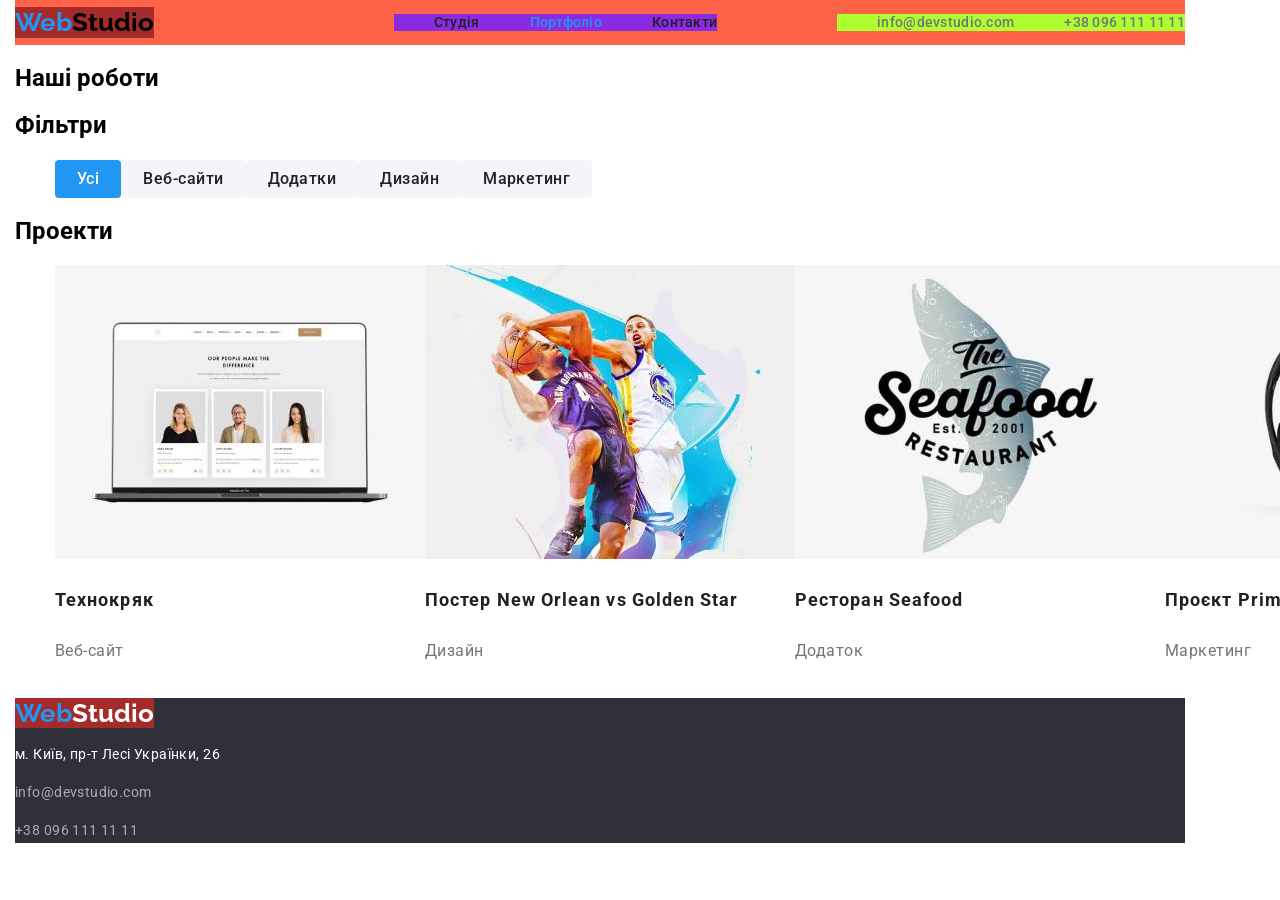
==== portfolio.html @ b052df11 "Начало работы с block / flex (вечер 26.11.2024)" ====
<!DOCTYPE html>
<html lang="uk">
  <head>
    <meta charset="UTF-8" />

    <!-- Краткое описание содержания помогает поисковым системам лучше проиндексировать страницу -->
    <meta name="description" content="Дизайн та розробка сайтів - Портфоліо" />

    <meta name="viewport" content="width=device-width, initial-scale=1.0" />

    <!-- Заголовок страницы, который отображается во вкладке браузера -->
    <!-- Текст заголовка содержит краткое описание содержимого веб-страницы -->
    <title>Portfolio</title>

    <!-- Подключение шрифтов -->
    <link rel="preconnect" href="https://fonts.googleapis.com" />
    <link rel="preconnect" href="https://fonts.gstatic.com" crossorigin />
    <link
      href="https://fonts.googleapis.com/css2?family=Raleway:wght@700&family=Roboto:wght@400;500;700;900&display=swap"
      rel="stylesheet"
    />

    <!-- подключается нормализатор стилей для всех браузеров - перед подключением остальных стилей -->
    <link
      rel="stylesheet"
      href="https://cdnjs.cloudflare.com/ajax/libs/modern-normalize/1.0.0/modern-normalize.min.css"
    />

    <!-- Подключение внешнего файла со стилями -->
    <link rel="stylesheet" href="./css/styles.css" />
  </head>
  <body class="page">
    <!-- Заголовок -->
    <header class="page-header">
      <!-- Навигация - это ссылки на другие странички -->

        <!-- Ссылка - На основную страничку сайта -->
        <a href="./index.html" title="Перехід на основну сторінку" class="logo link"
          ><span class="logo-blue">Web</span><span class="logo-black">Studio</span></a
        >
      <nav class="nav-site"></nav>
        <ul class="nav-site list">
          <li><a href="./index.html" class="link">Студія</a></li>
          <li><a href="./portfolio.html" class="link current">Портфоліо</a></li>
          <li><a href="" class="link">Контакти</a></li>
        </ul>
      </nav>
      <ul class="nav-adress list">
        <li>
          <a href="mailto:info@devstudio.com" title="Напиши" class="link">info@devstudio.com</a>
        </li>
        <li><a href="tel:+380961111111" title="Подзвони" class="link">+38 096 111 11 11</a></li>
      </ul>
    </header>

    <main>
      <!-- Портфолио -->
      <section class="portfolio">
        <h1 class="portfolio-title" aria-label="Наші роботи">Наші роботи</h1>

        <!-- Filters (Фильтры) -->
        <h2 class="filter-title" aria-label="Фільтри">Фільтри</h2>
        <ul class="filter-list list">
          <li class="filter-item">
            <button type="button" class="filter-button current">Усі</button>
          </li>
          <li class="filter-item">
            <button type="button" class="filter-button">Веб-сайти</button>
          </li>
          <li class="filter-item">
            <button type="button" class="filter-button">Додатки</button>
          </li>
          <li class="filter-item">
            <button type="button" class="filter-button">Дизайн</button>
          </li>
          <li class="filter-item">
            <button type="button" class="filter-button">Маркетинг</button>
          </li>
        </ul>

        <!-- Projects (Проэкты) -->
        <h2 class="project-title" aria-label="Проекти">Проекти</h2>
        <ul class="project-list list">
          <li class="project-item">
            <a href="" class="link">
              <img
                src="./images/project-1.jpg"
                alt="Фото Веб-сайт Технокряк"
                width="370"
                height="294"
                class="project-photo"
              />
              <h3 class="project-name">Технокряк</h3>
              <p class="project-type">Веб-сайт</p>
            </a>
          </li>
          <li class="project-item">
            <a href="" class="link">
              <img
                src="./images/project-2.jpg"
                alt="Фото Постер New Orlean vs Golden Star"
                width="370"
                height="294"
                class="project-photo"
              />
              <h3 class="project-name">Постер New Orlean vs Golden Star</h3>
              <p class="project-type">Дизайн</p>
            </a>
          </li>
          <li class="project-item">
            <a href="" class="link">
              <img
                src="./images/project-3.jpg"
                alt="Фото Додаток Ресторан Seafood"
                width="370"
                height="294"
                class="project-photo"
              />
              <h3 class="project-name">Ресторан Seafood</h3>
              <p class="project-type">Додаток</p>
            </a>
          </li>
          <li class="project-item">
            <a href="" class="link">
              <img
                src="./images/project-4.jpg"
                alt="Фото Маркетинг Проєкт Prime"
                width="370"
                height="294"
                class="project-photo"
              />
              <h3 class="project-name">Проєкт Prime</h3>
              <p class="project-type">Маркетинг</p>
            </a>
          </li>
          <li class="project-item">
            <a href="" class="link">
              <img
                src="./images/project-5.jpg"
                alt="Фото Додаток Проєкт Boxes"
                width="370"
                height="294"
                class="project-photo"
              />
              <h3 class="project-name">Проєкт Boxes</h3>
              <p class="project-type">Додаток</p>
            </a>
          </li>
          <li class="project-item">
            <a href="" class="link">
              <img
                src="./images/project-6.jpg"
                alt="Фото Веб-сайт Inspiration has no Borders"
                width="370"
                height="294"
                class="project-photo"
              />
              <h3 class="project-name">Inspiration has no Borders</h3>
              <p class="project-type">Веб-сайт</p>
            </a>
          </li>
          <li class="project-item">
            <a href="" class="link">
              <img
                src="./images/project-7.jpg"
                alt="Фото Дизайн Видання Limited Edition"
                width="370"
                height="294"
                class="project-photo"
              />
              <h3 class="project-name">Видання Limited Edition</h3>
              <p class="project-type">Дизайн</p>
            </a>
          </li>
          <li class="project-item">
            <a href="" class="link">
              <img
                src="./images/project-8.jpg"
                alt="Фото Маркетинг Проєкт LAB"
                width="370"
                height="294"
                class="project-photo"
              />
              <h3 class="project-name">Проєкт LAB</h3>
              <p class="project-type">Маркетинг</p>
            </a>
          </li>
          <li class="project-item">
            <a href="" class="link">
              <img
                src="./images/project-9.jpg"
                alt="Фото Додаток Growing Business"
                width="370"
                height="294"
                class="project-photo"
              />
              <h3 class="project-name">Growing Business</h3>
              <p class="project-type">Додаток</p>
            </a>
          </li>
        </ul>
      </section>
    </main>

    <!-- Футер - подвал сайта -->
    <footer>
      <a href="./index.html" title="Перехід на основну сторінку" class="logo link"
        ><span class="logo-blue">Web</span><span class="logo-white">Studio</span></a
      >
      <address>
        <p class="description">м. Київ, пр-т Лесі Українки, 26</p>
        <p>
          <a href="mailto:info@devstudio.com" title="Напиши" class="email link"
            >info@devstudio.com</a
          >
        </p>
        <p><a href="tel:+380961111111" title="Подзвони" class="tel link">+38 096 111 11 11</a></p>
      </address>
    </footer>
  </body>
</html>
---- css/styles.css ----
/* :root - специфичный аналог селектора <html> в CSS*/
/* Указываются */
/* CSS-переменные (кастомные свойства) */
:root {
  /* #757575 - p, header - a(email) и a(tel) - не активные */
  --main-text-color: #757575;
  /* #212121 - h2, h3, a(nav in header) - не активный*/
  --second-text-color: #212121;
  /* #2196F3 - logo, a(nav):hover, button(background)*/
  --acsent-color: #2196f3;
  /* #FFFFFF - background-page, h1, button(text), footer - logo, adress (почтовый адрес) */
  --main-white-color: #ffffff;
  /* #2F303A - background-hero, background-footer */
  --background-grey-color: #2f303a;
  /* #F5F4FA - background-section-team */
  --background-section-color: #f5f4fa;
  /* #000000 - logo(header)*/
  --main-black-color: #000000;
  /* rgba(255,255,255,0.6) - adress (tel,email) */
  --text-footer-tel-color: rgba(255, 255, 255, 0.6);
  /* #ECECEC - обводка-header + line в index.html (между header и main)*/
  --stroke-index-color: #ececec;
  /* #EEEEEE - обводка карточки в portfolio.html */
  --stroke-portfolio-color: #eeeeee;
}

/* Палитра основных цветов */
/* #757575 - p, a(email) и a(tel) - не активные */
/* #212121 - h2, h3, a(nav in header) - не активный*/
/* #2196F3 - logo, a(nav):hover, button(background)*/
/* #FFFFFF - background-page, h1, button(text), footer - logo, adress (почтовый адрес) */
/* #2F303A - background-hero, background-footer */
/* #F5F4FA - background-section-team */
/* #000000 - logo(header)*/
/* rgba(255,255,255,0.6) - adress (tel,email) */
/* #ECECEC - обводка-header + line в index.html (между header и main)*/
/* #EEEEEE - обводка карточки в portfolio.html */

/* Шрифты */

.roboto-regular {
  font-family: 'Roboto', sans-serif;
  font-weight: 400;
  font-style: normal;
}

.roboto-medium {
  font-family: 'Roboto', sans-serif;
  font-weight: 500;
  font-style: normal;
}

.roboto-bold {
  font-family: 'Roboto', sans-serif;
  font-weight: 700;
  font-style: normal;
}

.roboto-black {
  font-family: 'Roboto', sans-serif;
  font-weight: 900;
  font-style: normal;
}

.raleway {
  font-family: 'Raleway', sans-serif;
  font-optical-sizing: auto;
  font-weight: 700;
  font-style: normal;
}

/* Задание всем элементам свойства box-sizing: border-box; */
html {
  box-sizing: border-box;
}

/* Наследование свойств для элемента от ближайшего предка */
*,
*::before,
*::after {
  box-sizing: inherit;
}

/* Тело сайта */
body {
  /* Обнуление внешних отступов для тела сайта */
  margin: 0px;
  background-color: var(--main-white-color);
  color: var(--main-text-color);
  font-family: 'Roboto', sans-serif;
  font-style: normal;
}

/* Утилиты */

/* Класс для настройки ссылок - может быть вторым классом для тегов <a>  */
.link {
  /* Убрать подчеркивание для ссылки */
  text-decoration: none;
}

/* Класс для настройки всех перечней - может быть вторым классом в тегах ul */
.list {
  /* Убрать первые точечки в неупорядоченном списке */
  list-style: none;
}

.page {
  width: 1200px;
  padding-top: 0px;
  padding-right: 15px;
  padding-bottom: 0px;
  padding-left: 15px;
}
/* Верхняя строка - header */
.page-header {
  display: flex;
  flex-direction: row;
  align-items: center;
  justify-content: space-between;
  background-color: tomato;
}

/* Логотип - общие свойства */
.logo {
  font-family: 'Raleway', sans-serif;
  font-optical-sizing: auto;
  font-weight: 700;
  font-style: normal;
  font-size: 26px;
  line-height: 1.2;
  letter-spacing: 3%;

  background-color: brown;
}
/* Логотип - синяя часть текста */
.logo-blue {
  color: var(--acsent-color);
}
/* Логотип - черная часть текста - в header */
.logo-black {
  color: var(--main-black-color);
}
/* Логотип - белая часть текста - в footer */
.logo-white {
  color: var(--main-white-color);
}

/* Стилизация header */
/* Стилизация меню .nav-site */
.nav-site {
  display: flex;
  flex-direction: row;
  gap: 50px;

  font-weight: 500;
  font-size: 14px;
  line-height: 1.2;
  letter-spacing: 0.02em;

  background-color: blueviolet;
}

.nav-site .link {
  color: var(--second-text-color);
}
/* При наведении мышки или при получении фокуса */
.nav-site .link:hover,
.nav-site .link:focus {
  color: var(--acsent-color);
}

/* Правило - другой цвет ссылки , если ссылка указывает на текущую страницу */
/* Обязательно .link.current БЕЗ ПРОБЕЛА, тогда применяется class="link current" */
.nav-site .link.current {
  color: var(--acsent-color);
}

/* Стилизация меню .nav-adress */
.nav-adress {
  display: flex;
  flex-direction: row;
  gap: 50px;

  font-weight: 500;
  font-size: 14px;
  line-height: 1.2;
  letter-spacing: 0.02em;

  background-color: greenyellow;
}
.nav-adress .link {
  color: var(--main-text-color);
}
/* При наведении мышки или при получении фокуса */
.nav-adress .link:hover,
.nav-adress .link:focus {
  color: var(--acsent-color);
}

/* hero - Приветствие к кнопкой call-to-action */
.hero {
  background-color: var(--background-grey-color);
}
.hero-title {
  color: var(--main-white-color);
  font-weight: 900;
  font-size: 44px;
  line-height: 1.363;
  letter-spacing: 0.06em;
  /* Выравнивание этого текстового блока по центру */
  text-align: center;
}

.hero-button {
  color: var(--main-white-color);
  background-color: var(--acsent-color);
  /* Радиус скругления углов кнопки */
  border-radius: 4px;
  /* Обводка кнопки - отсутствует */
  border: none;
  /* Внутренние отступы от края кнопки до текста */
  padding-left: 32px;
  padding-top: 10px;
  padding-right: 32px;
  padding-bottom: 10px;
  /* Шрифт названия кнопки */
  /* Для кнопки - обязательное указание шрифта или указание унаследования (по умолчанию, заданный ранее) */
  font-family: inherit;
  font-weight: 700;
  font-size: 16px;
  line-height: 1.875; /* 30 px*/
  letter-spacing: 0.06em;
}

.hero-button:hover {
  /* Вид курсора при наведении на кнопку */
  cursor: pointer;
}

.hero-button:active {
  /* Меняется цвет фона кнопки при нажатии на кнопку */
  background-color: var(--main-black-color);
}

/* Секции  */
.section-title {
  text-align: center;
  color: var(--second-text-color);
  font-weight: 700;
  font-size: 36px;
  line-height: 1.2;
  letter-spacing: 0.03em;
}

/* Только для секции Преимущества убирает вывод на экран заголовка */
.section-title.feature {
  /* Убирает вывод элемента на экран */
  /* visibility: hidden; */
}

.feature-list {
  display: flex;
  flex-direction: row;
}

/* feature - Особливості - Преимущества */
.feature-list .title {
  color: var(--second-text-color);
  font-weight: 700;
  font-size: 14px;
  line-height: 1.2;
  letter-spacing: 0.03em;
}

.feature-list .text {
  font-weight: 400;
  font-size: 14px;
  line-height: 1.71428; /* 24px */
  letter-spacing: 0.03em;
}

/* work - Роботи */
.work-list {
  display: flex;
  flex-direction: row;
}

/* team - Команда */
.team {
  background-color: var(--background-section-color);
}

.team-list {
  display: flex;
  flex-direction: row;
}
.team-list-item .name {
  color: var(--second-text-color);
  font-weight: 500;
  font-size: 16px;
  line-height: 1.2;
  letter-spacing: 0.03em;
}
.team-list-item .type-worker {
  font-weight: 400;
  font-size: 16px;
  line-height: 1.2;
  letter-spacing: 0.03em;
}

/* Portfolio */

.portfolio-title {
  color: var(--main-black-color);
}

/* filter - Фильтры */
.filter-title {
  color: var(--main-black-color);
}

.filter-list {
  display: flex;
  flex-direction: row;
}

.filter-button {
  color: var(--second-text-color);
  background-color: var(--background-section-color);
  /* Радиус скругления углов кнопки */
  border-radius: 4px;
  /* Обводка кнопки - отсутствует */
  border: none;
  /* Внутренние отступы от края кнопки до текста */
  padding-left: 22px;
  padding-top: 6px;
  padding-right: 22px;
  padding-bottom: 6px;
  /* Шрифт */
  /* Для кнопки - обязательное указание шрифта или указание унаследования (по умолчанию, заданный ранее) */
  font-family: inherit;
  font-weight: 500;
  font-size: 16px;
  line-height: 1.625; /* 26px */
  letter-spacing: 0.03em;
}

.filter-button:hover {
  color: var(--main-white-color);
  background-color: var(--acsent-color);
  /* Вид курсора при наведении на кнопку */
  cursor: pointer;
}

.filter-button.current {
  color: var(--main-white-color);
  background-color: var(--acsent-color);
}

/* project - Проэкты */
.project-title {
  color: var(--main-black-color);
}

.project-list {
  display: flex;
  flex-direction: row;
}
.project-name {
  color: var(--second-text-color);
  /* Шрифт */
  font-weight: 700;
  font-size: 18px;
  line-height: 2; /* 36px */
  letter-spacing: 0.06em;
}
.project-type {
  color: var(--main-text-color);
  /* Шрифт */
  font-weight: 400;
  font-size: 16px;
  line-height: 1.875; /* 30px */
  letter-spacing: 0.03em;
}

/* footer */
footer {
  background-color: var(--background-grey-color);
}
/* Почтовый адрес */
address {
  font-style: normal;
  font-weight: 400;
  font-size: 14px;
  line-height: 1.71428; /* 24px */
  letter-spacing: 0.03em;
}
address .description {
  color: var(--main-white-color);
}
/* Email */
address .email {
  color: var(--text-footer-tel-color);
}
address .email:hover,
address .email:focus {
  color: var(--acsent-color);
}
/* Телефон */
address .tel {
  color: var(--text-footer-tel-color);
}
address .tel:hover,
address .tel:focus {
  color: var(--acsent-color);
}
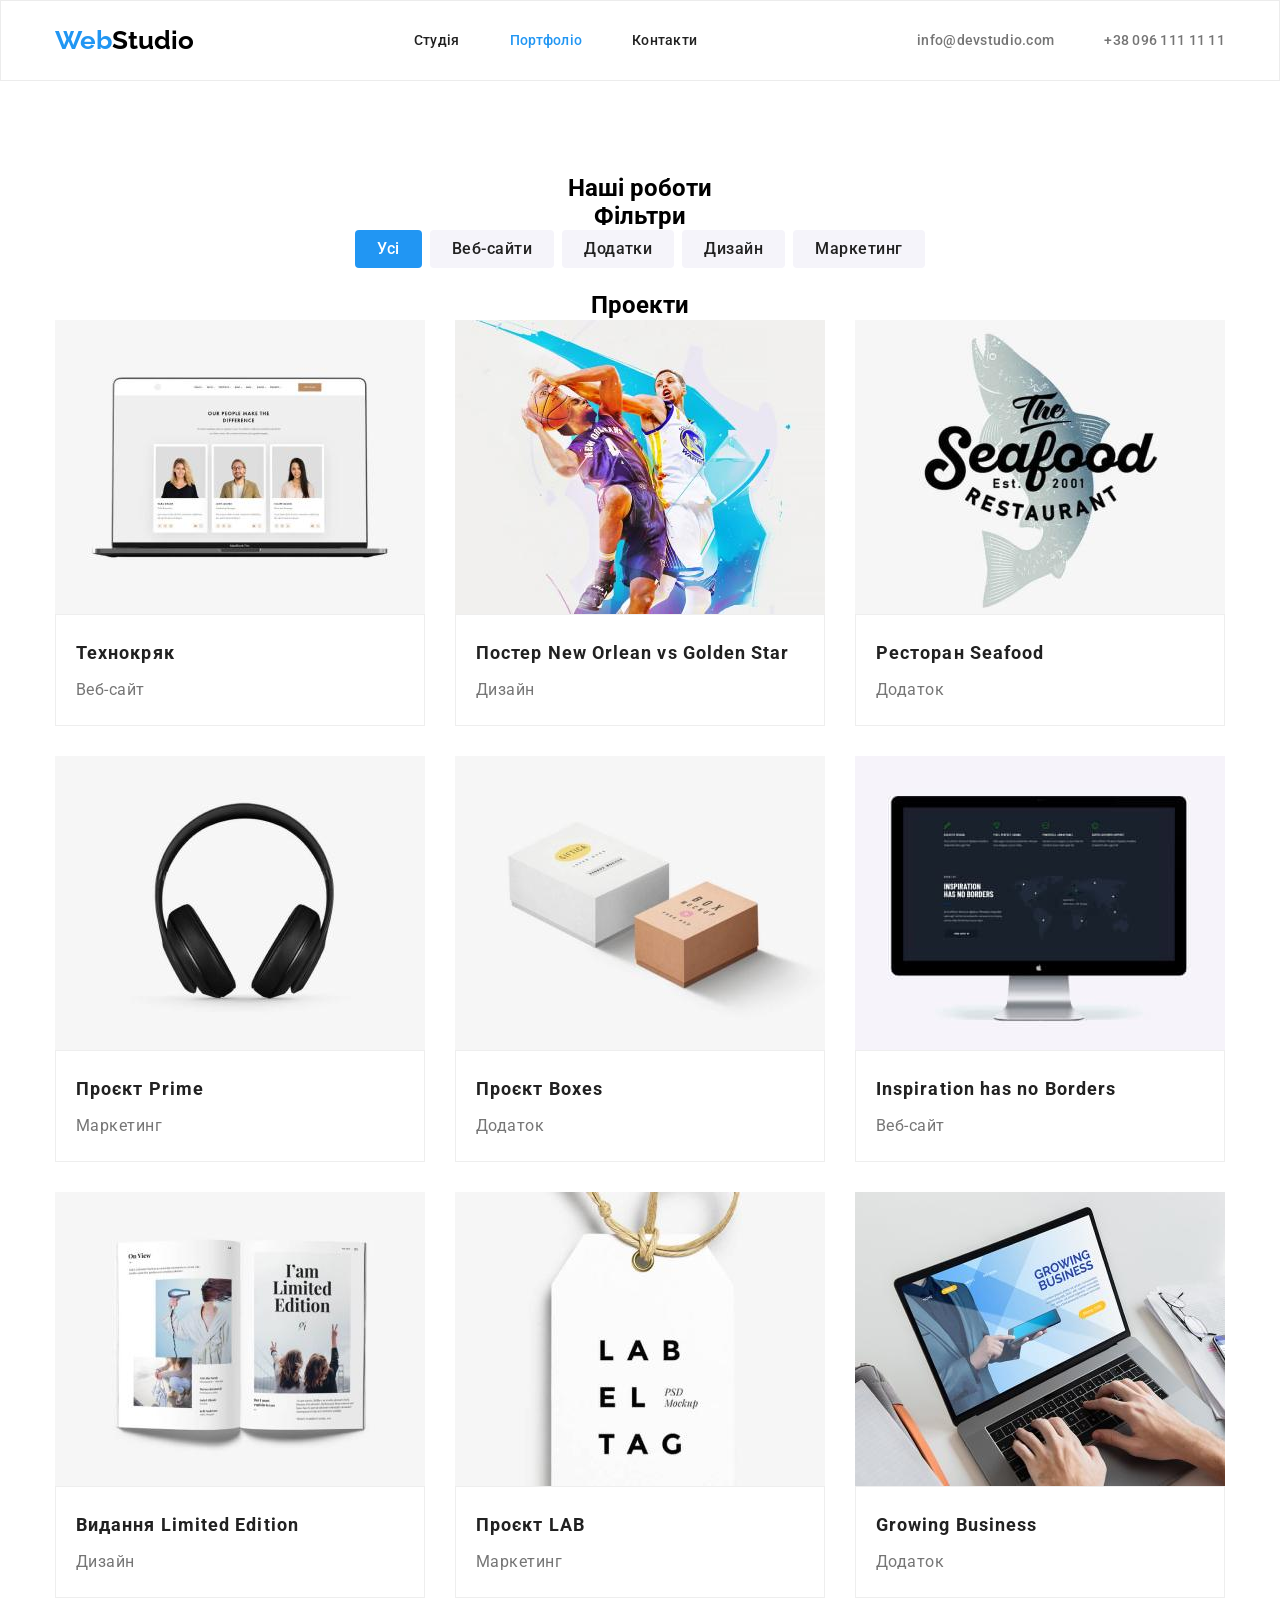
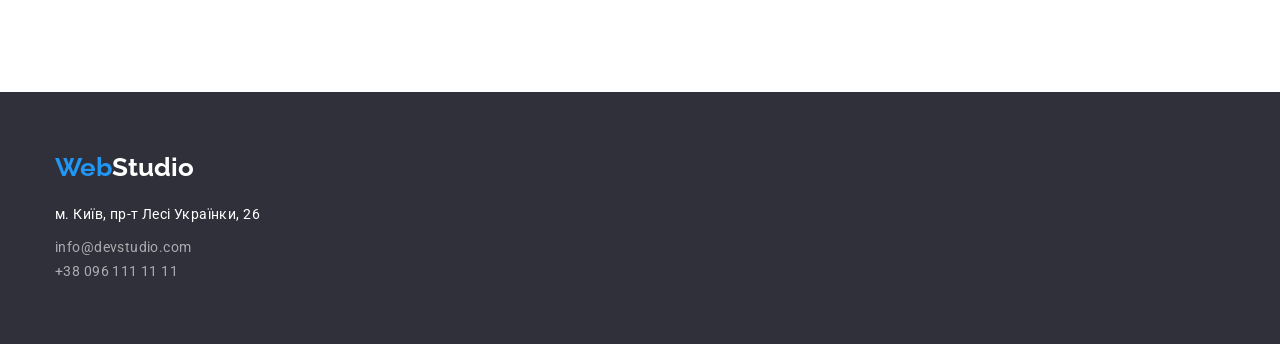
==== commit 1113d124: "Продолжение работы с block / flex (вечер 27.11.2024) После просмотра видео по блокам" ====
--- a/portfolio.html
+++ b/portfolio.html
@@ -32,30 +32,31 @@
   <body class="page">
     <!-- Заголовок -->
     <header class="page-header">
-      <!-- Навигация - это ссылки на другие странички -->
-
+      <div class="container">
         <!-- Ссылка - На основную страничку сайта -->
         <a href="./index.html" title="Перехід на основну сторінку" class="logo link"
           ><span class="logo-blue">Web</span><span class="logo-black">Studio</span></a
         >
-      <nav class="nav-site"></nav>
-        <ul class="nav-site list">
-          <li><a href="./index.html" class="link">Студія</a></li>
-          <li><a href="./portfolio.html" class="link current">Портфоліо</a></li>
-          <li><a href="" class="link">Контакти</a></li>
+        <!-- Навигация - это ссылки на другие странички -->
+        <nav class="nav-site">
+          <ul class="nav-site list">
+            <li><a href="./index.html" class="link">Студія</a></li>
+            <li><a href="./portfolio.html" class="link current">Портфоліо</a></li>
+            <li><a href="" class="link">Контакти</a></li>
+          </ul>
+        </nav>
+        <ul class="nav-adress list">
+          <li>
+            <a href="mailto:info@devstudio.com" title="Напиши" class="link">info@devstudio.com</a>
+          </li>
+          <li><a href="tel:+380961111111" title="Подзвони" class="link">+38 096 111 11 11</a></li>
         </ul>
-      </nav>
-      <ul class="nav-adress list">
-        <li>
-          <a href="mailto:info@devstudio.com" title="Напиши" class="link">info@devstudio.com</a>
-        </li>
-        <li><a href="tel:+380961111111" title="Подзвони" class="link">+38 096 111 11 11</a></li>
-      </ul>
+      </div>
     </header>
 
     <main>
       <!-- Портфолио -->
-      <section class="portfolio">
+      <section class="section portfolio container">
         <h1 class="portfolio-title" aria-label="Наші роботи">Наші роботи</h1>
 
         <!-- Filters (Фильтры) -->
@@ -82,7 +83,7 @@
         <h2 class="project-title" aria-label="Проекти">Проекти</h2>
         <ul class="project-list list">
           <li class="project-item">
-            <a href="" class="link">
+            <a href="" class="project-link">
               <img
                 src="./images/project-1.jpg"
                 alt="Фото Веб-сайт Технокряк"
@@ -90,12 +91,14 @@
                 height="294"
                 class="project-photo"
               />
-              <h3 class="project-name">Технокряк</h3>
-              <p class="project-type">Веб-сайт</p>
-            </a>
-          </li>
-          <li class="project-item">
-            <a href="" class="link">
+              <div class="project-name-type">
+                <h3 class="project-name">Технокряк</h3>
+                <p class="project-type">Веб-сайт</p>
+              </div>
+            </a>
+          </li>
+          <li class="project-item">
+            <a href="" class="project-link">
               <img
                 src="./images/project-2.jpg"
                 alt="Фото Постер New Orlean vs Golden Star"
@@ -103,12 +106,14 @@
                 height="294"
                 class="project-photo"
               />
-              <h3 class="project-name">Постер New Orlean vs Golden Star</h3>
-              <p class="project-type">Дизайн</p>
-            </a>
-          </li>
-          <li class="project-item">
-            <a href="" class="link">
+              <div class="project-name-type">
+                <h3 class="project-name">Постер New Orlean vs Golden Star</h3>
+                <p class="project-type">Дизайн</p>
+              </div>
+            </a>
+          </li>
+          <li class="project-item">
+            <a href="" class="project-link">
               <img
                 src="./images/project-3.jpg"
                 alt="Фото Додаток Ресторан Seafood"
@@ -116,12 +121,14 @@
                 height="294"
                 class="project-photo"
               />
-              <h3 class="project-name">Ресторан Seafood</h3>
-              <p class="project-type">Додаток</p>
-            </a>
-          </li>
-          <li class="project-item">
-            <a href="" class="link">
+              <div class="project-name-type">
+                <h3 class="project-name">Ресторан Seafood</h3>
+                <p class="project-type">Додаток</p>
+              </div>
+            </a>
+          </li>
+          <li class="project-item">
+            <a href="" class="project-link">
               <img
                 src="./images/project-4.jpg"
                 alt="Фото Маркетинг Проєкт Prime"
@@ -129,12 +136,14 @@
                 height="294"
                 class="project-photo"
               />
-              <h3 class="project-name">Проєкт Prime</h3>
-              <p class="project-type">Маркетинг</p>
-            </a>
-          </li>
-          <li class="project-item">
-            <a href="" class="link">
+              <div class="project-name-type">
+                <h3 class="project-name">Проєкт Prime</h3>
+                <p class="project-type">Маркетинг</p>
+              </div>
+            </a>
+          </li>
+          <li class="project-item">
+            <a href="" class="project-link">
               <img
                 src="./images/project-5.jpg"
                 alt="Фото Додаток Проєкт Boxes"
@@ -142,12 +151,14 @@
                 height="294"
                 class="project-photo"
               />
-              <h3 class="project-name">Проєкт Boxes</h3>
-              <p class="project-type">Додаток</p>
-            </a>
-          </li>
-          <li class="project-item">
-            <a href="" class="link">
+              <div class="project-name-type">
+                <h3 class="project-name">Проєкт Boxes</h3>
+                <p class="project-type">Додаток</p>
+              </div>
+            </a>
+          </li>
+          <li class="project-item">
+            <a href="" class="project-link">
               <img
                 src="./images/project-6.jpg"
                 alt="Фото Веб-сайт Inspiration has no Borders"
@@ -155,12 +166,14 @@
                 height="294"
                 class="project-photo"
               />
-              <h3 class="project-name">Inspiration has no Borders</h3>
-              <p class="project-type">Веб-сайт</p>
-            </a>
-          </li>
-          <li class="project-item">
-            <a href="" class="link">
+              <div class="project-name-type">
+                <h3 class="project-name">Inspiration has no Borders</h3>
+                <p class="project-type">Веб-сайт</p>
+              </div>
+            </a>
+          </li>
+          <li class="project-item">
+            <a href="" class="project-link">
               <img
                 src="./images/project-7.jpg"
                 alt="Фото Дизайн Видання Limited Edition"
@@ -168,12 +181,14 @@
                 height="294"
                 class="project-photo"
               />
-              <h3 class="project-name">Видання Limited Edition</h3>
-              <p class="project-type">Дизайн</p>
-            </a>
-          </li>
-          <li class="project-item">
-            <a href="" class="link">
+              <div class="project-name-type">
+                <h3 class="project-name">Видання Limited Edition</h3>
+                <p class="project-type">Дизайн</p>
+              </div>
+            </a>
+          </li>
+          <li class="project-item">
+            <a href="" class="project-link">
               <img
                 src="./images/project-8.jpg"
                 alt="Фото Маркетинг Проєкт LAB"
@@ -181,12 +196,14 @@
                 height="294"
                 class="project-photo"
               />
-              <h3 class="project-name">Проєкт LAB</h3>
-              <p class="project-type">Маркетинг</p>
-            </a>
-          </li>
-          <li class="project-item">
-            <a href="" class="link">
+              <div class="project-name-type">
+                <h3 class="project-name">Проєкт LAB</h3>
+                <p class="project-type">Маркетинг</p>
+              </div>
+            </a>
+          </li>
+          <li class="project-item">
+            <a href="" class="project-link">
               <img
                 src="./images/project-9.jpg"
                 alt="Фото Додаток Growing Business"
@@ -194,8 +211,10 @@
                 height="294"
                 class="project-photo"
               />
-              <h3 class="project-name">Growing Business</h3>
-              <p class="project-type">Додаток</p>
+              <div class="project-name-type">
+                <h3 class="project-name">Growing Business</h3>
+                <p class="project-type">Додаток</p>
+              </div>
             </a>
           </li>
         </ul>
@@ -204,18 +223,20 @@
 
     <!-- Футер - подвал сайта -->
     <footer>
-      <a href="./index.html" title="Перехід на основну сторінку" class="logo link"
-        ><span class="logo-blue">Web</span><span class="logo-white">Studio</span></a
-      >
-      <address>
-        <p class="description">м. Київ, пр-т Лесі Українки, 26</p>
-        <p>
-          <a href="mailto:info@devstudio.com" title="Напиши" class="email link"
-            >info@devstudio.com</a
-          >
-        </p>
-        <p><a href="tel:+380961111111" title="Подзвони" class="tel link">+38 096 111 11 11</a></p>
-      </address>
+      <div class="container">
+        <a href="./index.html" title="Перехід на основну сторінку" class="logo link"
+          ><span class="logo-blue">Web</span><span class="logo-white">Studio</span></a
+        >
+        <address>
+          <p class="description">м. Київ, пр-т Лесі Українки, 26</p>
+          <p>
+            <a href="mailto:info@devstudio.com" title="Напиши" class="email link"
+              >info@devstudio.com</a
+            >
+          </p>
+          <p><a href="tel:+380961111111" title="Подзвони" class="tel link">+38 096 111 11 11</a></p>
+        </address>
+      </div>
     </footer>
   </body>
 </html>
--- a/css/styles.css
+++ b/css/styles.css
@@ -81,6 +81,18 @@
   box-sizing: inherit;
 }
 
+/* Обнуление отступов для заголовков и абзаца */
+h1,
+h2,
+h3,
+h4,
+h5,
+h6,
+p {
+  margin: 0;
+  padding: 0;
+}
+
 /* Тело сайта */
 body {
   /* Обнуление внешних отступов для тела сайта */
@@ -101,24 +113,36 @@
 
 /* Класс для настройки всех перечней - может быть вторым классом в тегах ul */
 .list {
+  /* Сбросить все отступы по умолчанию */
+  margin: 0;
+  padding: 0;
   /* Убрать первые точечки в неупорядоченном списке */
   list-style: none;
 }
 
-.page {
+/* Это класс, который ограничивает контент размером сетки и устанавливает отступы */
+.container {
+  margin-left: auto;
+  margin-right: auto;
   width: 1200px;
   padding-top: 0px;
   padding-right: 15px;
   padding-bottom: 0px;
   padding-left: 15px;
 }
+
 /* Верхняя строка - header */
 .page-header {
+  padding-top: 24px;
+  padding-bottom: 24px;
+  border: var(--stroke-index-color) solid 1px;
+}
+
+.page-header .container {
   display: flex;
   flex-direction: row;
   align-items: center;
   justify-content: space-between;
-  background-color: tomato;
 }
 
 /* Логотип - общие свойства */
@@ -130,8 +154,6 @@
   font-size: 26px;
   line-height: 1.2;
   letter-spacing: 3%;
-
-  background-color: brown;
 }
 /* Логотип - синяя часть текста */
 .logo-blue {
@@ -157,8 +179,6 @@
   font-size: 14px;
   line-height: 1.2;
   letter-spacing: 0.02em;
-
-  background-color: blueviolet;
 }
 
 .nav-site .link {
@@ -186,8 +206,6 @@
   font-size: 14px;
   line-height: 1.2;
   letter-spacing: 0.02em;
-
-  background-color: greenyellow;
 }
 .nav-adress .link {
   color: var(--main-text-color);
@@ -200,9 +218,21 @@
 
 /* hero - Приветствие к кнопкой call-to-action */
 .hero {
+  /* Выравнивание заголовка и кнопки по центру */
+  text-align: center;
+  /* Внутренние отступы */
+  padding-top: 200px;
+  padding-bottom: 200px;
+
   background-color: var(--background-grey-color);
 }
 .hero-title {
+  outline: tomato solid 1px;
+  /* Обнуление внешних отступов, которые устанавлены для h1 по умолчанию */
+  margin-top: 0;
+  /* Расстояние до кнопки */
+  margin-bottom: 30px;
+
   color: var(--main-white-color);
   font-weight: 900;
   font-size: 44px;
@@ -244,7 +274,18 @@
 }
 
 /* Секции  */
+
+.section {
+  padding-top: 94px;
+  padding-bottom: 94px;
+}
+
+.section.no-padding-bottom {
+  padding-bottom: 0;
+}
+
 .section-title {
+  margin-bottom: 50px;
   text-align: center;
   color: var(--second-text-color);
   font-weight: 700;
@@ -254,23 +295,29 @@
 }
 
 /* Только для секции Преимущества убирает вывод на экран заголовка */
-.section-title.feature {
-  /* Убирает вывод элемента на экран */
-  /* visibility: hidden; */
-}
+/* .section-title.feature {
+  visibility: hidden;
+}  */
 
 .feature-list {
   display: flex;
   flex-direction: row;
+  gap: 30px;
 }
 
 /* feature - Особливості - Преимущества */
 .feature-list .title {
+  margin-bottom: 10px;
   color: var(--second-text-color);
   font-weight: 700;
   font-size: 14px;
   line-height: 1.2;
   letter-spacing: 0.03em;
+}
+
+/* Для всех єлементов списка Преимущества */
+.feature-list > .item:nth-child(2n) {
+  background-color: var(--acsent-color);
 }
 
 .feature-list .text {
@@ -284,6 +331,8 @@
 .work-list {
   display: flex;
   flex-direction: row;
+  /* Расстояние между видами работ  */
+  gap: 30px;
 }
 
 /* team - Команда */
@@ -291,11 +340,19 @@
   background-color: var(--background-section-color);
 }
 
-.team-list {
-  display: flex;
-  flex-direction: row;
-}
+.team .team-list {
+  display: flex;
+  flex-direction: row;
+  /* Расстояние между карточками работников */
+  gap: 30px;
+}
+
+.team-list-item .photo {
+  margin-bottom: 30px;
+}
+
 .team-list-item .name {
+  margin-bottom: 10px;
   color: var(--second-text-color);
   font-weight: 500;
   font-size: 16px;
@@ -312,17 +369,22 @@
 /* Portfolio */
 
 .portfolio-title {
+  text-align: center;
   color: var(--main-black-color);
 }
 
 /* filter - Фильтры */
 .filter-title {
+  text-align: center;
   color: var(--main-black-color);
 }
 
 .filter-list {
-  display: flex;
-  flex-direction: row;
+  margin-bottom: 24px;
+  display: flex;
+  flex-direction: row;
+  gap: 8px;
+  justify-content: center;
 }
 
 .filter-button {
@@ -360,14 +422,33 @@
 
 /* project - Проэкты */
 .project-title {
+  text-align: center;
   color: var(--main-black-color);
 }
 
 .project-list {
   display: flex;
   flex-direction: row;
-}
+  /* Если элементы не вмещаются в строку, то они перепрыгивают на следующую строку */
+  flex-wrap: wrap;
+  /* Расстояние между карточками (вертикальное и горизонтальное - одинаковое */
+  gap: 30px;
+}
+
+.project-link {
+  text-decoration: none;
+  display: inline-block;
+  line-height: 0;
+}
+
+.project-name-type {
+  padding: 20px;
+  border: var(--stroke-portfolio-color) solid 1px;
+  text-align: left;
+}
+
 .project-name {
+  margin-bottom: 4px;
   color: var(--second-text-color);
   /* Шрифт */
   font-weight: 700;
@@ -375,6 +456,7 @@
   line-height: 2; /* 36px */
   letter-spacing: 0.06em;
 }
+
 .project-type {
   color: var(--main-text-color);
   /* Шрифт */
@@ -388,6 +470,12 @@
 footer {
   background-color: var(--background-grey-color);
 }
+
+footer .container {
+  padding-top: 60px;
+  padding-bottom: 60px;
+}
+
 /* Почтовый адрес */
 address {
   font-style: normal;
@@ -397,10 +485,13 @@
   letter-spacing: 0.03em;
 }
 address .description {
+  margin-top: 20px;
+  margin-bottom: 9px;
   color: var(--main-white-color);
 }
 /* Email */
 address .email {
+  margin-bottom: 9px;
   color: var(--text-footer-tel-color);
 }
 address .email:hover,
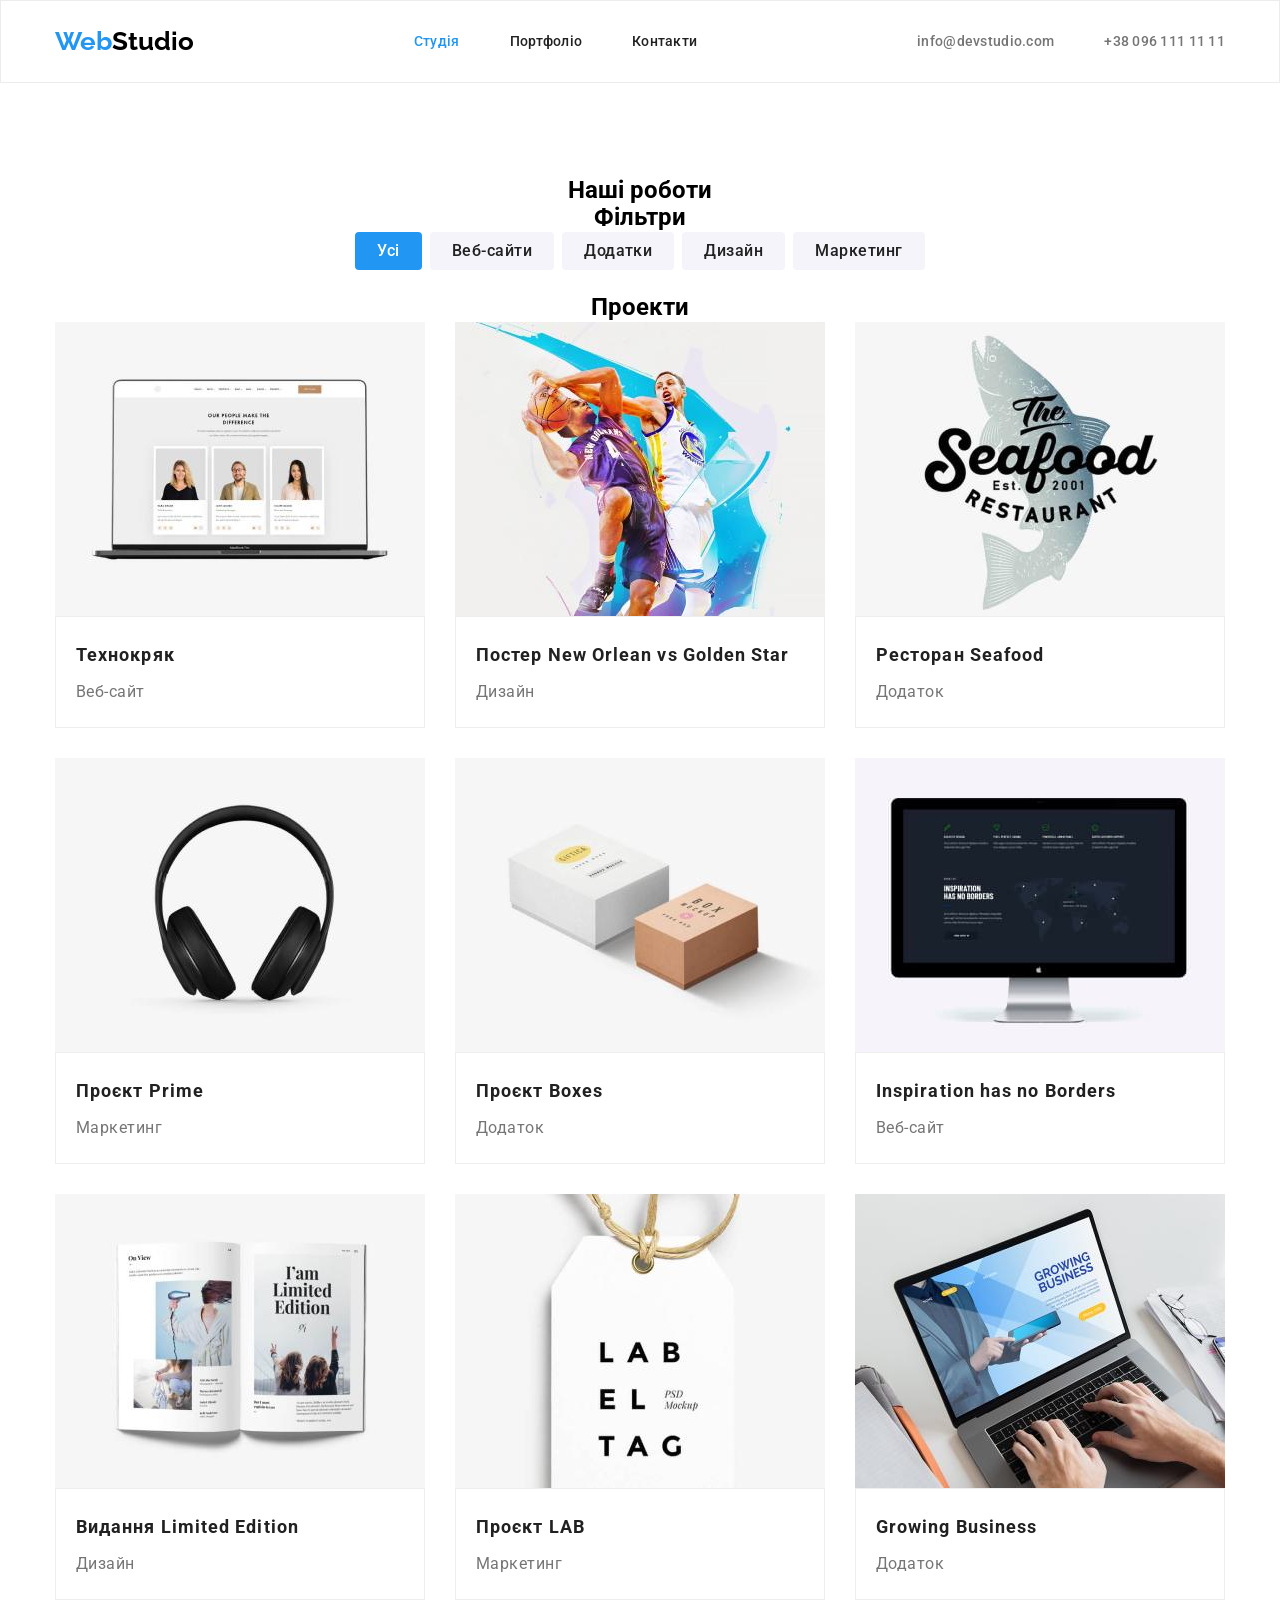
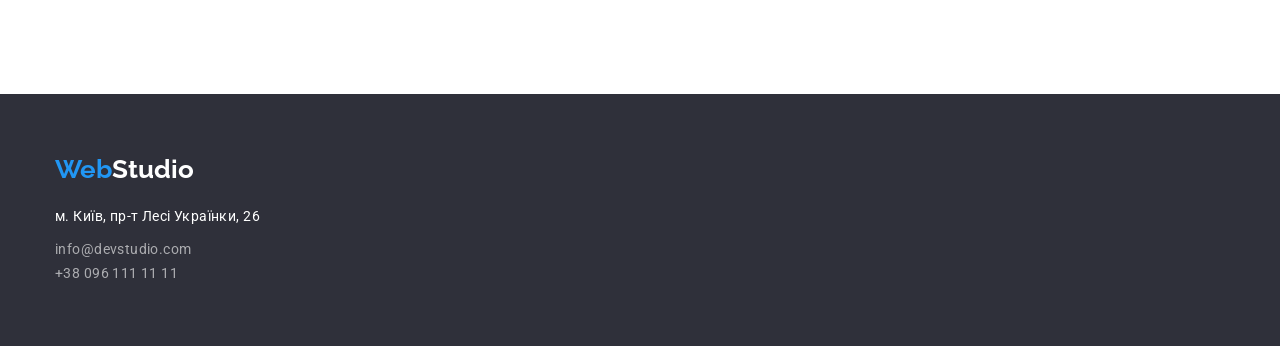
==== commit b10da259: "Окончание работы с block / flex (вечер 29.11.2024)" ====
--- a/portfolio.html
+++ b/portfolio.html
@@ -38,18 +38,24 @@
           ><span class="logo-blue">Web</span><span class="logo-black">Studio</span></a
         >
         <!-- Навигация - это ссылки на другие странички -->
-        <nav class="nav-site">
+        <nav>
           <ul class="nav-site list">
-            <li><a href="./index.html" class="link">Студія</a></li>
-            <li><a href="./portfolio.html" class="link current">Портфоліо</a></li>
-            <li><a href="" class="link">Контакти</a></li>
+            <li class="item">
+              <a href="./index.html" title="Основна сторінка" class="link current">Студія</a>
+            </li>
+            <li class="item">
+              <a href="./portfolio.html" title="Наші проекти" class="link">Портфоліо</a>
+            </li>
+            <li class="item"><a href="" title="Наші контакти" class="link">Контакти</a></li>
           </ul>
         </nav>
         <ul class="nav-adress list">
-          <li>
+          <li class="item">
             <a href="mailto:info@devstudio.com" title="Напиши" class="link">info@devstudio.com</a>
           </li>
-          <li><a href="tel:+380961111111" title="Подзвони" class="link">+38 096 111 11 11</a></li>
+          <li class="item">
+            <a href="tel:+380961111111" title="Подзвони" class="link">+38 096 111 11 11</a>
+          </li>
         </ul>
       </div>
     </header>
--- a/css/styles.css
+++ b/css/styles.css
@@ -97,19 +97,15 @@
 body {
   /* Обнуление внешних отступов для тела сайта */
   margin: 0px;
+
   background-color: var(--main-white-color);
   color: var(--main-text-color);
+
   font-family: 'Roboto', sans-serif;
   font-style: normal;
 }
 
 /* Утилиты */
-
-/* Класс для настройки ссылок - может быть вторым классом для тегов <a>  */
-.link {
-  /* Убрать подчеркивание для ссылки */
-  text-decoration: none;
-}
 
 /* Класс для настройки всех перечней - может быть вторым классом в тегах ul */
 .list {
@@ -133,15 +129,16 @@
 
 /* Верхняя строка - header */
 .page-header {
-  padding-top: 24px;
-  padding-bottom: 24px;
   border: var(--stroke-index-color) solid 1px;
 }
 
 .page-header .container {
   display: flex;
-  flex-direction: row;
+  /* Установка всех элементов в строку */
+  flex-direction: row;
+  /* Выравнивание всех элементов контейнера по второстепенной оси - по центру */
   align-items: center;
+  /* Выравнивание элементов по главной оси  */
   justify-content: space-between;
 }
 
@@ -154,6 +151,9 @@
   font-size: 26px;
   line-height: 1.2;
   letter-spacing: 3%;
+
+  /* Убрать подчеркивание для ссылки */
+  text-decoration: none;
 }
 /* Логотип - синяя часть текста */
 .logo-blue {
@@ -173,7 +173,8 @@
 .nav-site {
   display: flex;
   flex-direction: row;
-  gap: 50px;
+  /* Расстояние между пунктами меню навигации */
+  /* gap: 50px; */
 
   font-weight: 500;
   font-size: 14px;
@@ -181,8 +182,19 @@
   letter-spacing: 0.02em;
 }
 
+/* Расстояние между пунктами меню навигации */
+.nav-site .item:not(:last-child) {
+  margin-right: 50px;
+}
+
 .nav-site .link {
+  display: block;
+  padding-top: 32px;
+  padding-bottom: 32px;
+
   color: var(--second-text-color);
+  /* Убрать подчеркивание для ссылки */
+  text-decoration: none;
 }
 /* При наведении мышки или при получении фокуса */
 .nav-site .link:hover,
@@ -200,7 +212,8 @@
 .nav-adress {
   display: flex;
   flex-direction: row;
-  gap: 50px;
+  /* Расстояние между пунктами меню навигации */
+  /* gap: 50px; */
 
   font-weight: 500;
   font-size: 14px;
@@ -208,8 +221,20 @@
   letter-spacing: 0.02em;
 }
 .nav-adress .link {
+  display: block;
+  padding-top: 32px;
+  padding-bottom: 32px;
+
   color: var(--main-text-color);
-}
+  /* Убрать подчеркивание для ссылки */
+  text-decoration: none;
+}
+
+/* Расстояние между пунктами меню навигации - задаем через селектор соседа */
+.nav-adress .item + .item {
+  margin-left: 50px;
+}
+
 /* При наведении мышки или при получении фокуса */
 .nav-adress .link:hover,
 .nav-adress .link:focus {
@@ -227,7 +252,7 @@
   background-color: var(--background-grey-color);
 }
 .hero-title {
-  outline: tomato solid 1px;
+  /* outline: tomato solid 1px; */
   /* Обнуление внешних отступов, которые устанавлены для h1 по умолчанию */
   margin-top: 0;
   /* Расстояние до кнопки */
@@ -243,17 +268,20 @@
 }
 
 .hero-button {
-  color: var(--main-white-color);
-  background-color: var(--acsent-color);
-  /* Радиус скругления углов кнопки */
-  border-radius: 4px;
-  /* Обводка кнопки - отсутствует */
-  border: none;
   /* Внутренние отступы от края кнопки до текста */
   padding-left: 32px;
   padding-top: 10px;
   padding-right: 32px;
   padding-bottom: 10px;
+
+  /* Радиус скругления углов кнопки */
+  border-radius: 4px;
+  /* Обводка кнопки - отсутствует */
+  border: none;
+
+  color: var(--main-white-color);
+  background-color: var(--acsent-color);
+
   /* Шрифт названия кнопки */
   /* Для кнопки - обязательное указание шрифта или указание унаследования (по умолчанию, заданный ранее) */
   font-family: inherit;
@@ -286,12 +314,14 @@
 
 .section-title {
   margin-bottom: 50px;
+
+  color: var(--second-text-color);
+  font-weight: 700;
+  font-size: 36px;
+  line-height: 1.2;
+  letter-spacing: 0.03em;
+  /* Выравнивание текста по центру */
   text-align: center;
-  color: var(--second-text-color);
-  font-weight: 700;
-  font-size: 36px;
-  line-height: 1.2;
-  letter-spacing: 0.03em;
 }
 
 /* Только для секции Преимущества убирает вывод на экран заголовка */
@@ -302,20 +332,25 @@
 .feature-list {
   display: flex;
   flex-direction: row;
-  gap: 30px;
+  /* Расстояние между элементами - свойство gap - the gutters between grid rows and columns. */
+  /* gap: 30px; */
+  row-gap: 30px;
+  column-gap: 30px;
 }
 
 /* feature - Особливості - Преимущества */
 .feature-list .title {
   margin-bottom: 10px;
+
   color: var(--second-text-color);
+
   font-weight: 700;
   font-size: 14px;
   line-height: 1.2;
   letter-spacing: 0.03em;
 }
 
-/* Для всех єлементов списка Преимущества */
+/* Для всех четных элементов списка Преимущества */
 .feature-list > .item:nth-child(2n) {
   background-color: var(--acsent-color);
 }
@@ -353,7 +388,9 @@
 
 .team-list-item .name {
   margin-bottom: 10px;
+
   color: var(--second-text-color);
+
   font-weight: 500;
   font-size: 16px;
   line-height: 1.2;
@@ -369,36 +406,44 @@
 /* Portfolio */
 
 .portfolio-title {
+  color: var(--main-black-color);
+
+  /* Выравнивание текста по центру */
   text-align: center;
-  color: var(--main-black-color);
 }
 
 /* filter - Фильтры */
 .filter-title {
+  color: var(--main-black-color);
+
+  /* Выравнивание текста по центру */
   text-align: center;
-  color: var(--main-black-color);
 }
 
 .filter-list {
-  margin-bottom: 24px;
   display: flex;
   flex-direction: row;
   gap: 8px;
   justify-content: center;
+
+  margin-bottom: 24px;
 }
 
 .filter-button {
-  color: var(--second-text-color);
-  background-color: var(--background-section-color);
-  /* Радиус скругления углов кнопки */
-  border-radius: 4px;
-  /* Обводка кнопки - отсутствует */
-  border: none;
   /* Внутренние отступы от края кнопки до текста */
   padding-left: 22px;
   padding-top: 6px;
   padding-right: 22px;
   padding-bottom: 6px;
+
+  /* Радиус скругления углов кнопки */
+  border-radius: 4px;
+  /* Обводка кнопки - отсутствует */
+  border: none;
+
+  color: var(--second-text-color);
+  background-color: var(--background-section-color);
+
   /* Шрифт */
   /* Для кнопки - обязательное указание шрифта или указание унаследования (по умолчанию, заданный ранее) */
   font-family: inherit;
@@ -409,10 +454,11 @@
 }
 
 .filter-button:hover {
+  /* Вид курсора при наведении на кнопку */
+  cursor: pointer;
+
   color: var(--main-white-color);
   background-color: var(--acsent-color);
-  /* Вид курсора при наведении на кнопку */
-  cursor: pointer;
 }
 
 .filter-button.current {
@@ -422,8 +468,10 @@
 
 /* project - Проэкты */
 .project-title {
+  color: var(--main-black-color);
+
+  /* Выравнивание текста по центру */
   text-align: center;
-  color: var(--main-black-color);
 }
 
 .project-list {
@@ -435,21 +483,36 @@
   gap: 30px;
 }
 
+/* .project-item { */
+/* Масштабируемая ширина 1 карточки, если 3 карточки в строке и пробел (gap: 30px;) */
+/* flex-basis: calc((100% - 60px) / 3); */
+/* } */
+
 .project-link {
+  /* Делаем ссылку блочным элементом */
+  display: block;
+
+  /* Убираем подчеркивание для ссылки */
   text-decoration: none;
-  display: inline-block;
-  line-height: 0;
+}
+
+.project-photo {
+  /* Делаем картинку блочным элементом, убирая расстояние снизу 4px, установленное по умолчанию */
+  display: block;
 }
 
 .project-name-type {
   padding: 20px;
   border: var(--stroke-portfolio-color) solid 1px;
+
   text-align: left;
 }
 
 .project-name {
   margin-bottom: 4px;
+
   color: var(--second-text-color);
+
   /* Шрифт */
   font-weight: 700;
   font-size: 18px;
@@ -459,6 +522,7 @@
 
 .project-type {
   color: var(--main-text-color);
+
   /* Шрифт */
   font-weight: 400;
   font-size: 16px;
@@ -487,21 +551,33 @@
 address .description {
   margin-top: 20px;
   margin-bottom: 9px;
+
   color: var(--main-white-color);
 }
+
 /* Email */
 address .email {
   margin-bottom: 9px;
+
   color: var(--text-footer-tel-color);
-}
+
+  /* Убрать подчеркивание для ссылки */
+  text-decoration: none;
+}
+
 address .email:hover,
 address .email:focus {
   color: var(--acsent-color);
 }
+
 /* Телефон */
 address .tel {
   color: var(--text-footer-tel-color);
-}
+
+  /* Убрать подчеркивание для ссылки */
+  text-decoration: none;
+}
+
 address .tel:hover,
 address .tel:focus {
   color: var(--acsent-color);
